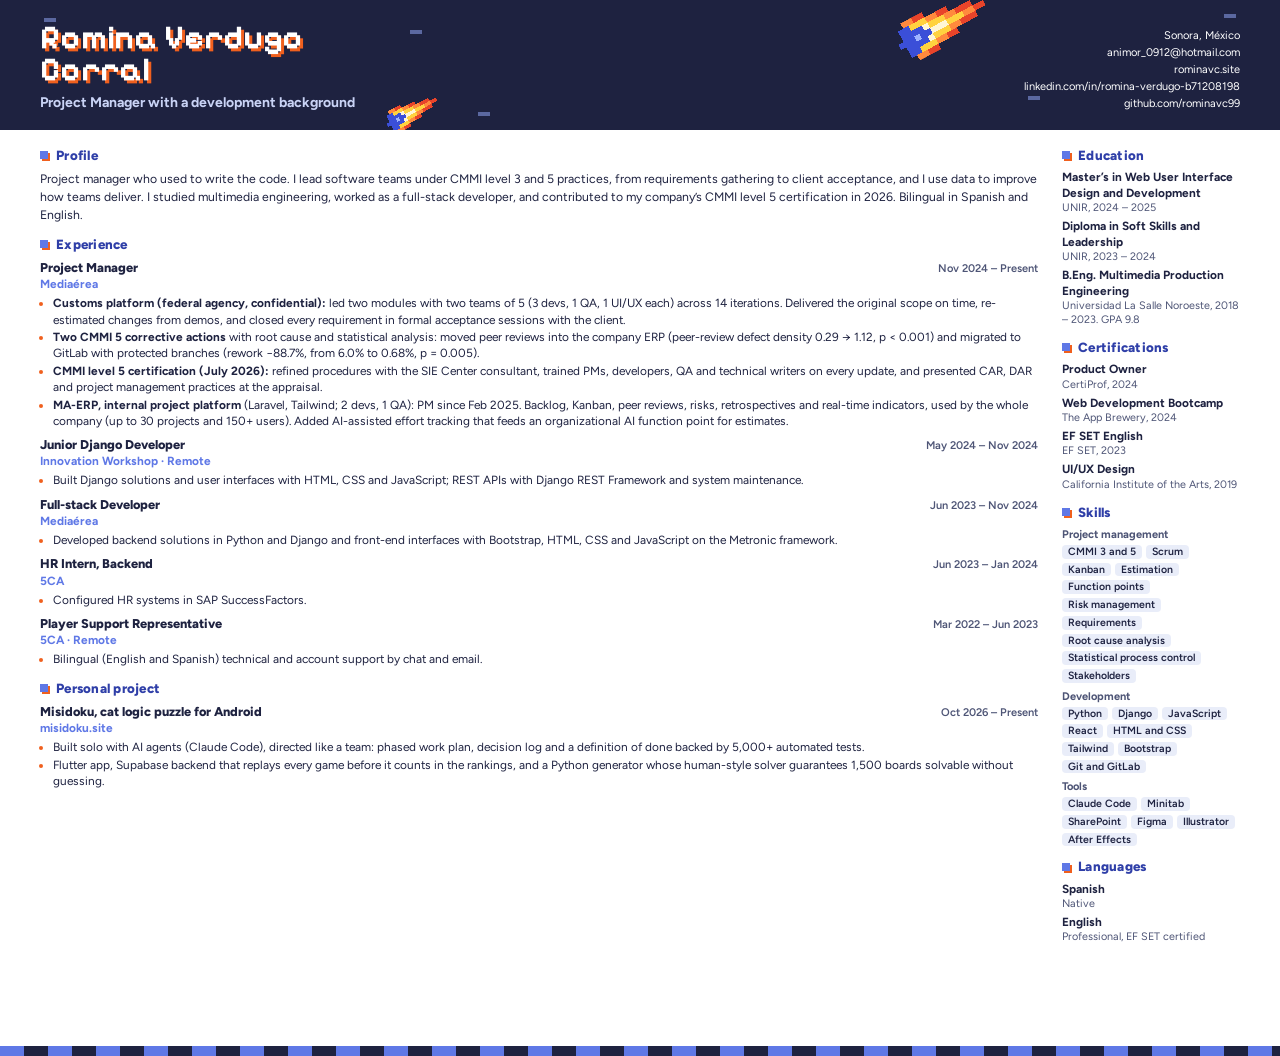
==== cv/cv-en.html @ 96e15876 "New one-page CV (English) generated from cv/cv-en.html Co-Authored-By: Claude Opus 5.5 <noreply@anth" ====
<!doctype html>
<html lang="en">
<head>
  <meta charset="utf-8">
  <title>Romina Verdugo Corral, CV</title>
  <link href="https://fonts.googleapis.com/css2?family=Figtree:wght@400;500;600;700;800&family=Pixelify+Sans:wght@600;700&display=block" rel="stylesheet">
  <style>
    @page { size: Letter; margin: 0; }

    :root {
      --ink: #1e2240;
      --ink-soft: #4e5576;
      --blue: #2f3fa8;
      --peri: #5f78e6;
      --peri-light: #c9d3f5;
      --mist: #e9edf9;
      --orange: #f0601e;
    }

    * { box-sizing: border-box; }
    html, body { margin: 0; }
    body {
      font-family: "Figtree", sans-serif;
      font-size: 8.9pt;
      line-height: 1.36;
      color: var(--ink);
      -webkit-print-color-adjust: exact;
      print-color-adjust: exact;
    }
    a { color: inherit; text-decoration: none; }

    /* ---------- Header: the night sky from the original CV ---------- */
    .head {
      position: relative;
      overflow: hidden;
      display: grid;
      grid-template-columns: 1fr auto;
      align-items: end;
      gap: 24px;
      padding: 22px 40px 18px;
      color: #fff;
      background: var(--ink);
    }
    .head h1 {
      margin: 0;
      font-family: "Pixelify Sans", monospace;
      font-weight: 700;
      font-size: 25pt;
      line-height: .95;
      letter-spacing: .01em;
      text-shadow: 3px 3px 0 var(--orange);
    }
    .head .role {
      margin: 8px 0 0;
      font-size: 10.5pt;
      font-weight: 700;
      color: var(--peri-light);
    }
    .contact {
      position: relative;
      margin: 0;
      padding: 0;
      list-style: none;
      text-align: right;
      font-size: 8.3pt;
      line-height: 1.55;
    }
    .sky { position: absolute; inset: 0; pointer-events: none; }
    .sky svg { position: absolute; shape-rendering: crispEdges; }
    .sky i { position: absolute; width: 12px; height: 4px; background: #8fa3ef; opacity: .55; }

    /* ---------- Layout ---------- */
    .body {
      display: grid;
      grid-template-columns: 1fr 178px;
      gap: 24px;
      padding: 16px 40px 0;
    }
    section { margin-bottom: 11px; }
    h2 {
      display: flex;
      align-items: center;
      gap: 8px;
      margin: 0 0 6px;
      font-size: 10pt;
      font-weight: 800;
      letter-spacing: .02em;
      color: var(--blue);
    }
    h2::before {
      content: "";
      width: 8px;
      height: 8px;
      background: var(--peri);
      box-shadow: 2px 2px 0 var(--orange);
    }
    p { margin: 0; }

    .summary { font-size: 9.2pt; line-height: 1.45; }

    .job { margin-bottom: 7px; break-inside: avoid; }
    .job__top { display: flex; justify-content: space-between; gap: 12px; align-items: baseline; }
    .job h3 { margin: 0; font-size: 9.6pt; font-weight: 800; }
    .job__date { flex: none; font-size: 8.3pt; font-weight: 600; color: var(--ink-soft); }
    .job__org { margin: 0 0 3px; font-weight: 700; color: var(--peri); }
    .job ul { margin: 0; padding-left: 13px; }
    .job li { margin-bottom: 1.5px; }
    .job li::marker { color: var(--orange); }
    strong { font-weight: 700; }

    /* Sidebar */
    .side section { margin-bottom: 11px; }
    .side ul { margin: 0; padding: 0; list-style: none; }
    .side li { margin-bottom: 4px; line-height: 1.3; }
    .side li span { display: block; font-size: 8.1pt; color: var(--ink-soft); }
    .tags { display: flex; flex-wrap: wrap; gap: 4px; }
    .tags li {
      margin: 0;
      padding: 0 6px;
      font-size: 7.9pt;
      font-weight: 600;
      background: var(--mist);
      border-radius: 4px;
    }
    .side h4 { margin: 6px 0 3px; font-size: 8.3pt; font-weight: 700; color: var(--ink-soft); }

    .foot {
      position: absolute;
      left: 0; right: 0; bottom: 0;
      height: 10px;
      background: repeating-linear-gradient(90deg, var(--peri) 0 24px, var(--ink) 24px 48px);
    }
    .page { position: relative; height: 11in; overflow: hidden; }
  </style>
</head>
<body>
<div class="page">
  <header class="head">
    <div class="sky" aria-hidden="true">
      <svg viewBox="0 0 16 7" width="96" style="top:4px; right:290px; transform: rotate(152deg)">
        <g id="m">
          <rect x="10" y="0" width="2" height="1" fill="#e8442a"/><rect x="12" y="0" width="2" height="1" fill="#ff8a3d"/>
          <rect x="6" y="1" width="2" height="1" fill="#e8442a"/><rect x="8" y="1" width="2" height="1" fill="#ff8a3d"/><rect x="10" y="1" width="3" height="1" fill="#ffd23f"/><rect x="13" y="1" width="2" height="1" fill="#3b4fd8"/>
          <rect x="2" y="2" width="3" height="1" fill="#e8442a"/><rect x="5" y="2" width="2" height="1" fill="#ff8a3d"/><rect x="7" y="2" width="3" height="1" fill="#ffd23f"/><rect x="10" y="2" width="1" height="1" fill="#fff6d6"/><rect x="11" y="2" width="4" height="1" fill="#3b4fd8"/>
          <rect x="0" y="3" width="2" height="1" fill="#e8442a"/><rect x="2" y="3" width="2" height="1" fill="#ff8a3d"/><rect x="4" y="3" width="3" height="1" fill="#ffd23f"/><rect x="7" y="3" width="3" height="1" fill="#fff6d6"/><rect x="10" y="3" width="2" height="1" fill="#3b4fd8"/><rect x="12" y="3" width="1" height="1" fill="#9fb4ff"/><rect x="13" y="3" width="3" height="1" fill="#3b4fd8"/>
          <rect x="2" y="4" width="3" height="1" fill="#e8442a"/><rect x="5" y="4" width="2" height="1" fill="#ff8a3d"/><rect x="7" y="4" width="3" height="1" fill="#ffd23f"/><rect x="10" y="4" width="1" height="1" fill="#fff6d6"/><rect x="11" y="4" width="4" height="1" fill="#3b4fd8"/>
          <rect x="6" y="5" width="2" height="1" fill="#e8442a"/><rect x="8" y="5" width="2" height="1" fill="#ff8a3d"/><rect x="10" y="5" width="3" height="1" fill="#ffd23f"/><rect x="13" y="5" width="2" height="1" fill="#3b4fd8"/>
          <rect x="10" y="6" width="2" height="1" fill="#e8442a"/><rect x="12" y="6" width="2" height="1" fill="#ff8a3d"/>
        </g>
      </svg>
      <svg viewBox="0 0 16 7" width="56" style="bottom:6px; left:384px; transform: rotate(152deg)"><use href="#m"/></svg>
      <i style="top:18px; left:44px"></i><i style="top:30px; left:410px"></i><i style="bottom:14px; left:478px"></i><i style="top:14px; right:44px"></i><i style="bottom:30px; right:240px"></i>
    </div>
    <div style="position:relative">
      <h1>Romina Verdugo<br>Corral</h1>
      <p class="role">Project Manager with a development background</p>
    </div>
    <ul class="contact">
      <li>Sonora, México</li>
      <li><a href="mailto:animor_0912@hotmail.com">animor_0912@hotmail.com</a></li>
      <li><a href="https://rominavc.site">rominavc.site</a></li>
      <li><a href="https://www.linkedin.com/in/romina-verdugo-b71208198">linkedin.com/in/romina-verdugo-b71208198</a></li>
      <li><a href="https://github.com/rominavc99">github.com/rominavc99</a></li>
    </ul>
  </header>

  <div class="body">
    <main>
      <section>
        <h2>Profile</h2>
        <p class="summary">Project manager who used to write the code. I lead software teams under CMMI level 3 and 5 practices, from requirements gathering to client acceptance, and I use data to improve how teams deliver. I studied multimedia engineering, worked as a full-stack developer, and contributed to my company’s CMMI level 5 certification in 2026. Bilingual in Spanish and English.</p>
      </section>

      <section>
        <h2>Experience</h2>

        <div class="job">
          <div class="job__top"><h3>Project Manager</h3><span class="job__date">Nov 2024 – Present</span></div>
          <p class="job__org">Mediaérea</p>
          <ul>
            <li><strong>Customs platform (federal agency, confidential):</strong> led two modules with two teams of 5 (3 devs, 1 QA, 1 UI/UX each) across 14 iterations. Delivered the original scope on time, re-estimated changes from demos, and closed every requirement in formal acceptance sessions with the client.</li>
            <li><strong>Two CMMI 5 corrective actions</strong> with root cause and statistical analysis: moved peer reviews into the company ERP (peer-review defect density 0.29 → 1.12, p &lt; 0.001) and migrated to GitLab with protected branches (rework −88.7%, from 6.0% to 0.68%, p = 0.005).</li>
            <li><strong>CMMI level 5 certification (July 2026):</strong> refined procedures with the SIE Center consultant, trained PMs, developers, QA and technical writers on every update, and presented CAR, DAR and project management practices at the appraisal.</li>
            <li><strong>MA-ERP, internal project platform</strong> (Laravel, Tailwind; 2 devs, 1 QA): PM since Feb 2025. Backlog, Kanban, peer reviews, risks, retrospectives and real-time indicators, used by the whole company (up to 30 projects and 150+ users). Added AI-assisted effort tracking that feeds an organizational AI function point for estimates.</li>
          </ul>
        </div>

        <div class="job">
          <div class="job__top"><h3>Junior Django Developer</h3><span class="job__date">May 2024 – Nov 2024</span></div>
          <p class="job__org">Innovation Workshop · Remote</p>
          <ul>
            <li>Built Django solutions and user interfaces with HTML, CSS and JavaScript; REST APIs with Django REST Framework and system maintenance.</li>
          </ul>
        </div>

        <div class="job">
          <div class="job__top"><h3>Full-stack Developer</h3><span class="job__date">Jun 2023 – Nov 2024</span></div>
          <p class="job__org">Mediaérea</p>
          <ul>
            <li>Developed backend solutions in Python and Django and front-end interfaces with Bootstrap, HTML, CSS and JavaScript on the Metronic framework.</li>
          </ul>
        </div>

        <div class="job">
          <div class="job__top"><h3>HR Intern, Backend</h3><span class="job__date">Jun 2023 – Jan 2024</span></div>
          <p class="job__org">5CA</p>
          <ul><li>Configured HR systems in SAP SuccessFactors.</li></ul>
        </div>

        <div class="job">
          <div class="job__top"><h3>Player Support Representative</h3><span class="job__date">Mar 2022 – Jun 2023</span></div>
          <p class="job__org">5CA · Remote</p>
          <ul><li>Bilingual (English and Spanish) technical and account support by chat and email.</li></ul>
        </div>
      </section>

      <section>
        <h2>Personal project</h2>
        <div class="job">
          <div class="job__top"><h3>Misidoku, cat logic puzzle for Android</h3><span class="job__date">Oct 2026 – Present</span></div>
          <p class="job__org"><a href="https://misidoku.site">misidoku.site</a></p>
          <ul>
            <li>Built solo with AI agents (Claude Code), directed like a team: phased work plan, decision log and a definition of done backed by 5,000+ automated tests.</li>
            <li>Flutter app, Supabase backend that replays every game before it counts in the rankings, and a Python generator whose human-style solver guarantees 1,500 boards solvable without guessing.</li>
          </ul>
        </div>
      </section>
    </main>

    <aside class="side">
      <section>
        <h2>Education</h2>
        <ul>
          <li><strong>Master’s in Web User Interface Design and Development</strong><span>UNIR, 2024 – 2025</span></li>
          <li><strong>Diploma in Soft Skills and Leadership</strong><span>UNIR, 2023 – 2024</span></li>
          <li><strong>B.Eng. Multimedia Production Engineering</strong><span>Universidad La Salle Noroeste, 2018 – 2023. GPA 9.8</span></li>
        </ul>
      </section>

      <section>
        <h2>Certifications</h2>
        <ul>
          <li><strong>Product Owner</strong><span>CertiProf, 2024</span></li>
          <li><strong>Web Development Bootcamp</strong><span>The App Brewery, 2024</span></li>
          <li><strong>EF SET English</strong><span>EF SET, 2023</span></li>
          <li><strong>UI/UX Design</strong><span>California Institute of the Arts, 2019</span></li>
        </ul>
      </section>

      <section>
        <h2>Skills</h2>
        <h4>Project management</h4>
        <ul class="tags">
          <li>CMMI 3 and 5</li><li>Scrum</li><li>Kanban</li><li>Estimation</li><li>Function points</li><li>Risk management</li><li>Requirements</li><li>Root cause analysis</li><li>Statistical process control</li><li>Stakeholders</li>
        </ul>
        <h4>Development</h4>
        <ul class="tags">
          <li>Python</li><li>Django</li><li>JavaScript</li><li>React</li><li>HTML and CSS</li><li>Tailwind</li><li>Bootstrap</li><li>Git and GitLab</li>
        </ul>
        <h4>Tools</h4>
        <ul class="tags">
          <li>Claude Code</li><li>Minitab</li><li>SharePoint</li><li>Figma</li><li>Illustrator</li><li>After Effects</li>
        </ul>
      </section>

      <section>
        <h2>Languages</h2>
        <ul>
          <li><strong>Spanish</strong><span>Native</span></li>
          <li><strong>English</strong><span>Professional, EF SET certified</span></li>
        </ul>
      </section>
    </aside>
  </div>
  <div class="foot" aria-hidden="true"></div>
</div>
</body>
</html>
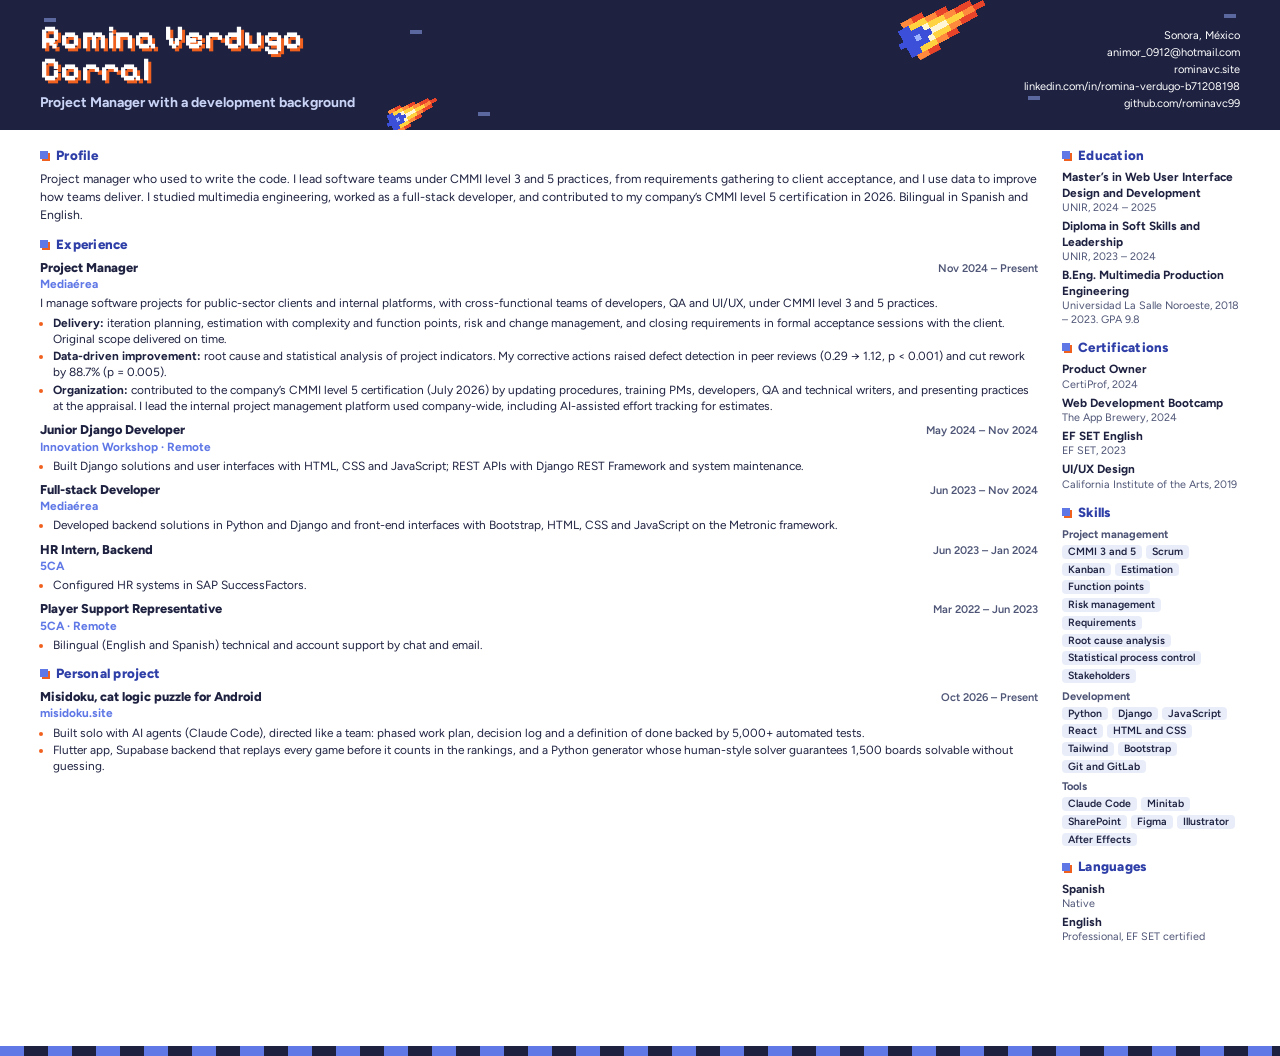
==== commit 3921d419: "CV: summarize PM experience by theme instead of by project Co-Authored-By: Claude Opus 5.5 <noreply@" ====
--- a/cv/cv-en.html
+++ b/cv/cv-en.html
@@ -177,11 +177,11 @@
         <div class="job">
           <div class="job__top"><h3>Project Manager</h3><span class="job__date">Nov 2024 – Present</span></div>
           <p class="job__org">Mediaérea</p>
-          <ul>
-            <li><strong>Customs platform (federal agency, confidential):</strong> led two modules with two teams of 5 (3 devs, 1 QA, 1 UI/UX each) across 14 iterations. Delivered the original scope on time, re-estimated changes from demos, and closed every requirement in formal acceptance sessions with the client.</li>
-            <li><strong>Two CMMI 5 corrective actions</strong> with root cause and statistical analysis: moved peer reviews into the company ERP (peer-review defect density 0.29 → 1.12, p &lt; 0.001) and migrated to GitLab with protected branches (rework −88.7%, from 6.0% to 0.68%, p = 0.005).</li>
-            <li><strong>CMMI level 5 certification (July 2026):</strong> refined procedures with the SIE Center consultant, trained PMs, developers, QA and technical writers on every update, and presented CAR, DAR and project management practices at the appraisal.</li>
-            <li><strong>MA-ERP, internal project platform</strong> (Laravel, Tailwind; 2 devs, 1 QA): PM since Feb 2025. Backlog, Kanban, peer reviews, risks, retrospectives and real-time indicators, used by the whole company (up to 30 projects and 150+ users). Added AI-assisted effort tracking that feeds an organizational AI function point for estimates.</li>
+          <p style="margin-bottom:3px">I manage software projects for public-sector clients and internal platforms, with cross-functional teams of developers, QA and UI/UX, under CMMI level 3 and 5 practices.</p>
+          <ul>
+            <li><strong>Delivery:</strong> iteration planning, estimation with complexity and function points, risk and change management, and closing requirements in formal acceptance sessions with the client. Original scope delivered on time.</li>
+            <li><strong>Data-driven improvement:</strong> root cause and statistical analysis of project indicators. My corrective actions raised defect detection in peer reviews (0.29 → 1.12, p &lt; 0.001) and cut rework by 88.7% (p = 0.005).</li>
+            <li><strong>Organization:</strong> contributed to the company’s CMMI level 5 certification (July 2026) by updating procedures, training PMs, developers, QA and technical writers, and presenting practices at the appraisal. I lead the internal project management platform used company-wide, including AI-assisted effort tracking for estimates.</li>
           </ul>
         </div>
 
